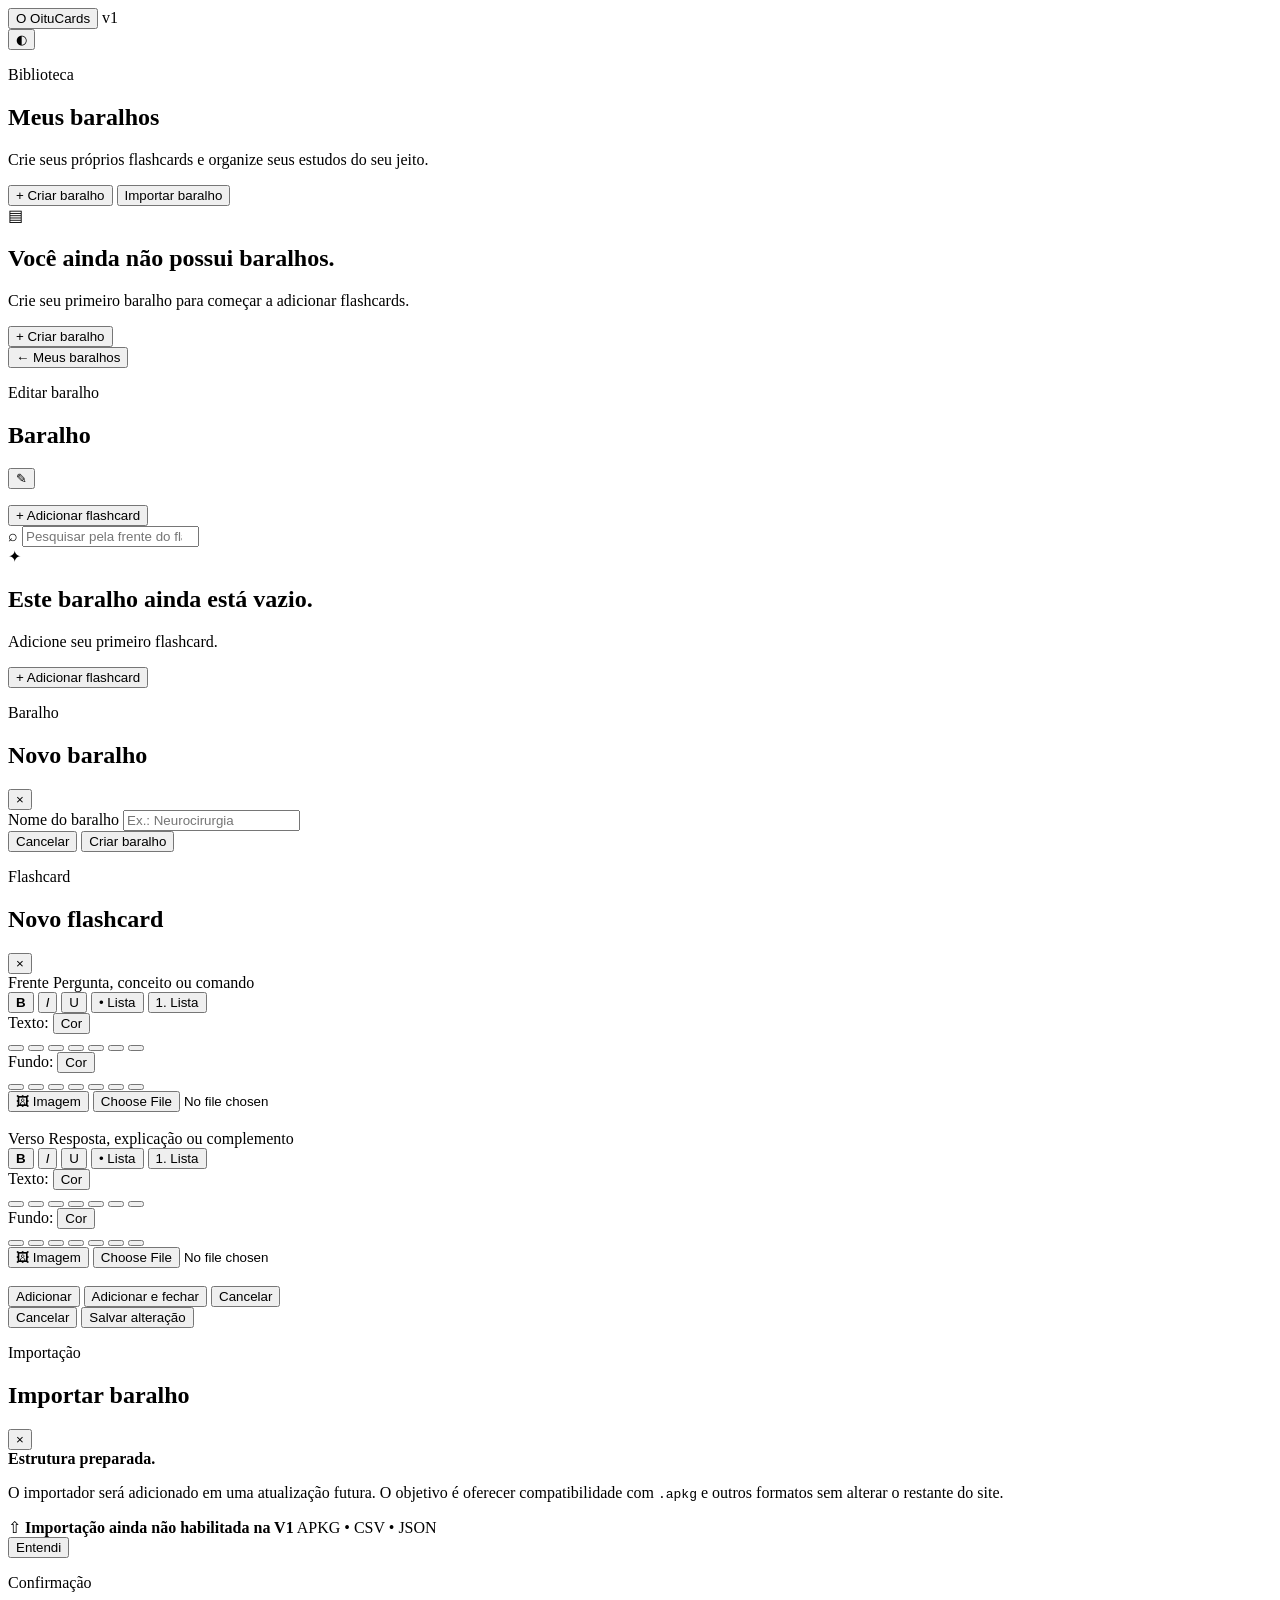
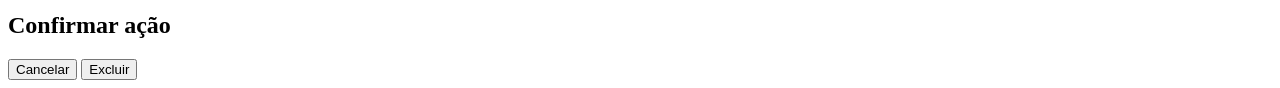
==== index.html @ bbb6571b "Add OituCards V1.2 index" ====
<!DOCTYPE html>
<html lang="pt-BR">
<head>
  <meta charset="UTF-8" />
  <meta name="viewport" content="width=device-width, initial-scale=1.0" />
  <meta name="theme-color" content="#111827" />
  <title>OituCards</title>
  <link rel="stylesheet" href="css/style.css" />
</head>
<body>
  <div id="app">
    <header class="topbar">
      <div class="brand-wrap">
        <button id="homeButton" class="brand-button" type="button" aria-label="Ir para a página inicial">
          <span class="brand-mark">O</span>
          <span class="brand-name">OituCards</span>
        </button>
        <span class="version-badge">v1</span>
      </div>
      <button id="themeToggle" class="icon-button" type="button" aria-label="Alternar tema" title="Alternar tema">◐</button>
    </header>

    <main class="shell">
      <section id="homeView" class="view active">
        <div class="page-heading">
          <div>
            <p class="eyebrow">Biblioteca</p>
            <h1>Meus baralhos</h1>
            <p class="subtitle">Crie seus próprios flashcards e organize seus estudos do seu jeito.</p>
          </div>
          <div class="heading-actions">
            <button id="addDeckButton" class="button primary" type="button">+ Criar baralho</button>
            <button id="importDeckButton" class="button secondary" type="button">Importar baralho</button>
          </div>
        </div>

        <div id="deckList" class="deck-list" aria-live="polite"></div>

        <div id="emptyState" class="empty-state hidden">
          <div class="empty-icon">▤</div>
          <h2>Você ainda não possui baralhos.</h2>
          <p>Crie seu primeiro baralho para começar a adicionar flashcards.</p>
          <button id="emptyAddDeckButton" class="button primary" type="button">+ Criar baralho</button>
        </div>
      </section>

      <section id="deckView" class="view">
        <div class="breadcrumb">
          <button id="backHomeButton" class="link-button" type="button">← Meus baralhos</button>
        </div>

        <div class="page-heading deck-heading">
          <div class="deck-title-block">
            <p class="eyebrow">Editar baralho</p>
            <div class="deck-title-row">
              <h1 id="deckTitle">Baralho</h1>
              <button id="renameDeckButton" class="icon-button small" type="button" title="Renomear baralho" aria-label="Renomear baralho">✎</button>
            </div>
            <p id="deckMeta" class="subtitle"></p>
          </div>
          <div class="heading-actions">
            <button id="addCardButton" class="button primary" type="button">+ Adicionar flashcard</button>
          </div>
        </div>

        <div class="card-search-row">
          <label class="search-box">
            <span aria-hidden="true">⌕</span>
            <input id="cardSearchInput" type="search" placeholder="Pesquisar pela frente do flashcard..." />
          </label>
        </div>

        <div id="cardList" class="compact-card-list" aria-live="polite"></div>

        <div id="deckEmptyState" class="empty-state compact hidden">
          <div class="empty-icon">✦</div>
          <h2>Este baralho ainda está vazio.</h2>
          <p>Adicione seu primeiro flashcard.</p>
          <button id="deckEmptyAddCardButton" class="button primary" type="button">+ Adicionar flashcard</button>
        </div>
      </section>
    </main>
  </div>

  <div id="deckModal" class="modal-backdrop hidden" role="dialog" aria-modal="true" aria-labelledby="deckModalTitle">
    <div class="modal small-modal">
      <div class="modal-header">
        <div>
          <p class="eyebrow">Baralho</p>
          <h2 id="deckModalTitle">Novo baralho</h2>
        </div>
        <button class="icon-button modal-close" data-close-modal="deckModal" type="button" aria-label="Fechar">×</button>
      </div>
      <form id="deckForm">
        <label class="field-label" for="deckNameInput">Nome do baralho</label>
        <input id="deckNameInput" class="text-input" type="text" maxlength="120" autocomplete="off" placeholder="Ex.: Neurocirurgia" required />
        <div class="modal-actions">
          <button class="button ghost" data-close-modal="deckModal" type="button">Cancelar</button>
          <button id="deckSubmitButton" class="button primary" type="submit">Criar baralho</button>
        </div>
      </form>
    </div>
  </div>

  <div id="cardModal" class="modal-backdrop hidden" role="dialog" aria-modal="true" aria-labelledby="cardModalTitle">
    <div class="modal card-modal">
      <div class="modal-header sticky">
        <div>
          <p class="eyebrow">Flashcard</p>
          <h2 id="cardModalTitle">Novo flashcard</h2>
        </div>
        <button class="icon-button modal-close" data-card-action="cancel" type="button" aria-label="Fechar">×</button>
      </div>

      <div class="editor-sections">
        <section class="editor-section">
          <div class="editor-label-row">
            <label class="field-label">Frente</label>
            <span class="field-hint">Pergunta, conceito ou comando</span>
          </div>

          <div class="editor-shell" data-editor-shell="front">
            <div class="toolbar" data-toolbar-for="front">
              <button class="tool-button" type="button" data-cmd="bold" title="Negrito"><strong>B</strong></button>
              <button class="tool-button" type="button" data-cmd="italic" title="Itálico"><em>I</em></button>
              <button class="tool-button underline" type="button" data-cmd="underline" title="Sublinhado">U</button>
              <button class="tool-button" type="button" data-cmd="insertUnorderedList" title="Lista com tópicos">• Lista</button>
              <button class="tool-button" type="button" data-cmd="insertOrderedList" title="Lista numerada">1. Lista</button>

              <div class="color-control labeled-color-control" data-color-control="foreColor">
                <span class="color-control-label">Texto:</span>
                <button class="tool-button color-toggle text-color-toggle" type="button" title="Cor do texto" aria-label="Cor do texto"><span class="color-word">Cor</span></button>
                <div class="color-palette hidden" data-color-type="foreColor" role="menu" aria-label="Cor do texto">
                  <button type="button" class="color-dot black" data-color="#000000" aria-label="Preto" title="Preto"></button>
                  <button type="button" class="color-dot white" data-color="#ffffff" aria-label="Branco" title="Branco"></button>
                  <button type="button" class="color-dot blue" data-color="#2563eb" aria-label="Azul" title="Azul"></button>
                  <button type="button" class="color-dot green" data-color="#16a34a" aria-label="Verde" title="Verde"></button>
                  <button type="button" class="color-dot yellow" data-color="#facc15" aria-label="Amarelo" title="Amarelo"></button>
                  <button type="button" class="color-dot pink" data-color="#ec4899" aria-label="Rosa" title="Rosa"></button>
                  <button type="button" class="color-dot red" data-color="#dc2626" aria-label="Vermelho" title="Vermelho"></button>
                </div>
              </div>

              <div class="color-control labeled-color-control" data-color-control="hiliteColor">
                <span class="color-control-label">Fundo:</span>
                <button class="tool-button color-toggle text-color-toggle" type="button" title="Cor de fundo do texto" aria-label="Cor de fundo do texto"><span class="color-word">Cor</span></button>
                <div class="color-palette hidden" data-color-type="hiliteColor" role="menu" aria-label="Cor de fundo do texto">
                  <button type="button" class="color-dot black" data-color="#000000" aria-label="Preto" title="Preto"></button>
                  <button type="button" class="color-dot white" data-color="#ffffff" aria-label="Branco" title="Branco"></button>
                  <button type="button" class="color-dot blue" data-color="#2563eb" aria-label="Azul" title="Azul"></button>
                  <button type="button" class="color-dot green" data-color="#16a34a" aria-label="Verde" title="Verde"></button>
                  <button type="button" class="color-dot yellow" data-color="#facc15" aria-label="Amarelo" title="Amarelo"></button>
                  <button type="button" class="color-dot pink" data-color="#ec4899" aria-label="Rosa" title="Rosa"></button>
                  <button type="button" class="color-dot red" data-color="#dc2626" aria-label="Vermelho" title="Vermelho"></button>
                </div>
              </div>

              <button class="tool-button image-tool" type="button" data-image-for="front">🖼 Imagem</button>
              <input class="hidden image-input" type="file" accept="image/*" data-image-input="front" />
            </div>
            <div id="frontEditor" class="rich-editor" contenteditable="true" data-placeholder="Digite a frente do flashcard..." spellcheck="true"></div>
          </div>
        </section>

        <section class="editor-section">
          <div class="editor-label-row">
            <label class="field-label">Verso</label>
            <span class="field-hint">Resposta, explicação ou complemento</span>
          </div>

          <div class="editor-shell" data-editor-shell="back">
            <div class="toolbar" data-toolbar-for="back">
              <button class="tool-button" type="button" data-cmd="bold" title="Negrito"><strong>B</strong></button>
              <button class="tool-button" type="button" data-cmd="italic" title="Itálico"><em>I</em></button>
              <button class="tool-button underline" type="button" data-cmd="underline" title="Sublinhado">U</button>
              <button class="tool-button" type="button" data-cmd="insertUnorderedList" title="Lista com tópicos">• Lista</button>
              <button class="tool-button" type="button" data-cmd="insertOrderedList" title="Lista numerada">1. Lista</button>

              <div class="color-control labeled-color-control" data-color-control="foreColor">
                <span class="color-control-label">Texto:</span>
                <button class="tool-button color-toggle text-color-toggle" type="button" title="Cor do texto" aria-label="Cor do texto"><span class="color-word">Cor</span></button>
                <div class="color-palette hidden" data-color-type="foreColor" role="menu" aria-label="Cor do texto">
                  <button type="button" class="color-dot black" data-color="#000000" aria-label="Preto" title="Preto"></button>
                  <button type="button" class="color-dot white" data-color="#ffffff" aria-label="Branco" title="Branco"></button>
                  <button type="button" class="color-dot blue" data-color="#2563eb" aria-label="Azul" title="Azul"></button>
                  <button type="button" class="color-dot green" data-color="#16a34a" aria-label="Verde" title="Verde"></button>
                  <button type="button" class="color-dot yellow" data-color="#facc15" aria-label="Amarelo" title="Amarelo"></button>
                  <button type="button" class="color-dot pink" data-color="#ec4899" aria-label="Rosa" title="Rosa"></button>
                  <button type="button" class="color-dot red" data-color="#dc2626" aria-label="Vermelho" title="Vermelho"></button>
                </div>
              </div>

              <div class="color-control labeled-color-control" data-color-control="hiliteColor">
                <span class="color-control-label">Fundo:</span>
                <button class="tool-button color-toggle text-color-toggle" type="button" title="Cor de fundo do texto" aria-label="Cor de fundo do texto"><span class="color-word">Cor</span></button>
                <div class="color-palette hidden" data-color-type="hiliteColor" role="menu" aria-label="Cor de fundo do texto">
                  <button type="button" class="color-dot black" data-color="#000000" aria-label="Preto" title="Preto"></button>
                  <button type="button" class="color-dot white" data-color="#ffffff" aria-label="Branco" title="Branco"></button>
                  <button type="button" class="color-dot blue" data-color="#2563eb" aria-label="Azul" title="Azul"></button>
                  <button type="button" class="color-dot green" data-color="#16a34a" aria-label="Verde" title="Verde"></button>
                  <button type="button" class="color-dot yellow" data-color="#facc15" aria-label="Amarelo" title="Amarelo"></button>
                  <button type="button" class="color-dot pink" data-color="#ec4899" aria-label="Rosa" title="Rosa"></button>
                  <button type="button" class="color-dot red" data-color="#dc2626" aria-label="Vermelho" title="Vermelho"></button>
                </div>
              </div>

              <button class="tool-button image-tool" type="button" data-image-for="back">🖼 Imagem</button>
              <input class="hidden image-input" type="file" accept="image/*" data-image-input="back" />
            </div>
            <div id="backEditor" class="rich-editor" contenteditable="true" data-placeholder="Digite o verso do flashcard..." spellcheck="true"></div>
          </div>
        </section>
      </div>

      <div id="createCardActions" class="modal-actions card-actions">
        <button class="button primary" type="button" data-card-action="add">Adicionar</button>
        <button class="button secondary" type="button" data-card-action="add-close">Adicionar e fechar</button>
        <button class="button ghost" type="button" data-card-action="cancel">Cancelar</button>
      </div>

      <div id="editCardActions" class="modal-actions card-actions hidden">
        <button class="button ghost" type="button" data-card-action="cancel">Cancelar</button>
        <button class="button primary" type="button" data-card-action="save-edit">Salvar alteração</button>
      </div>
    </div>
  </div>

  <div id="importModal" class="modal-backdrop hidden" role="dialog" aria-modal="true" aria-labelledby="importModalTitle">
    <div class="modal small-modal">
      <div class="modal-header">
        <div>
          <p class="eyebrow">Importação</p>
          <h2 id="importModalTitle">Importar baralho</h2>
        </div>
        <button class="icon-button modal-close" data-close-modal="importModal" type="button" aria-label="Fechar">×</button>
      </div>

      <div class="notice">
        <strong>Estrutura preparada.</strong>
        <p>O importador será adicionado em uma atualização futura. O objetivo é oferecer compatibilidade com <code>.apkg</code> e outros formatos sem alterar o restante do site.</p>
      </div>

      <label class="upload-placeholder">
        <span class="upload-icon">⇧</span>
        <strong>Importação ainda não habilitada na V1</strong>
        <span>APKG • CSV • JSON</span>
      </label>

      <div class="modal-actions">
        <button class="button primary" data-close-modal="importModal" type="button">Entendi</button>
      </div>
    </div>
  </div>

  <div id="confirmModal" class="modal-backdrop hidden" role="dialog" aria-modal="true" aria-labelledby="confirmTitle">
    <div class="modal tiny-modal">
      <div class="modal-header">
        <div>
          <p class="eyebrow">Confirmação</p>
          <h2 id="confirmTitle">Confirmar ação</h2>
        </div>
      </div>
      <p id="confirmMessage" class="confirm-message"></p>
      <div class="modal-actions">
        <button id="confirmCancel" class="button ghost" type="button">Cancelar</button>
        <button id="confirmAccept" class="button danger" type="button">Excluir</button>
      </div>
    </div>
  </div>

  <div id="toast" class="toast hidden" role="status" aria-live="polite"></div>

  <script src="js/db.js"></script>
  <script src="js/editor.js"></script>
  <script src="js/app.js"></script>
</body>
</html>
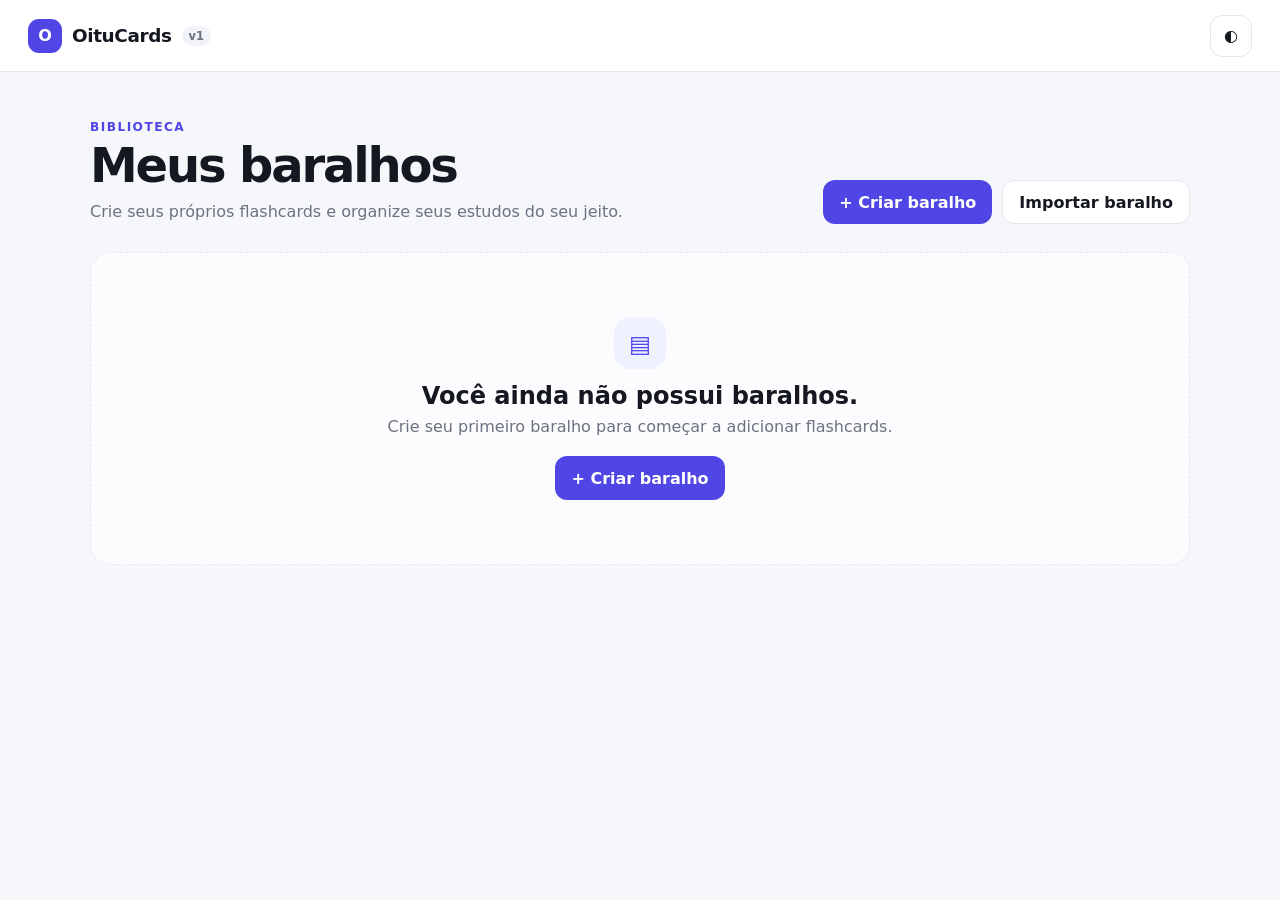
==== commit 5c4aced0: "Expand OituCards V1.2 project files" ====
--- a/index.html
+++ b/index.html
@@ -21,6 +21,7 @@
     </header>
 
     <main class="shell">
+      <!-- HOME -->
       <section id="homeView" class="view active">
         <div class="page-heading">
           <div>
@@ -44,6 +45,7 @@
         </div>
       </section>
 
+      <!-- DECK EDITOR -->
       <section id="deckView" class="view">
         <div class="breadcrumb">
           <button id="backHomeButton" class="link-button" type="button">← Meus baralhos</button>
@@ -82,6 +84,7 @@
     </main>
   </div>
 
+  <!-- MODAL: NOVO BARALHO -->
   <div id="deckModal" class="modal-backdrop hidden" role="dialog" aria-modal="true" aria-labelledby="deckModalTitle">
     <div class="modal small-modal">
       <div class="modal-header">
@@ -102,6 +105,7 @@
     </div>
   </div>
 
+  <!-- MODAL: EDITOR DE FLASHCARD -->
   <div id="cardModal" class="modal-backdrop hidden" role="dialog" aria-modal="true" aria-labelledby="cardModalTitle">
     <div class="modal card-modal">
       <div class="modal-header sticky">
@@ -127,9 +131,11 @@
               <button class="tool-button" type="button" data-cmd="insertUnorderedList" title="Lista com tópicos">• Lista</button>
               <button class="tool-button" type="button" data-cmd="insertOrderedList" title="Lista numerada">1. Lista</button>
 
-              <div class="color-control labeled-color-control" data-color-control="foreColor">
+                                          <div class="color-control labeled-color-control" data-color-control="foreColor">
                 <span class="color-control-label">Texto:</span>
-                <button class="tool-button color-toggle text-color-toggle" type="button" title="Cor do texto" aria-label="Cor do texto"><span class="color-word">Cor</span></button>
+                <button class="tool-button color-toggle text-color-toggle" type="button" title="Cor do texto" aria-label="Cor do texto">
+                  <span class="color-word">Cor</span>
+                </button>
                 <div class="color-palette hidden" data-color-type="foreColor" role="menu" aria-label="Cor do texto">
                   <button type="button" class="color-dot black" data-color="#000000" aria-label="Preto" title="Preto"></button>
                   <button type="button" class="color-dot white" data-color="#ffffff" aria-label="Branco" title="Branco"></button>
@@ -141,9 +147,11 @@
                 </div>
               </div>
 
-              <div class="color-control labeled-color-control" data-color-control="hiliteColor">
+                                          <div class="color-control labeled-color-control" data-color-control="hiliteColor">
                 <span class="color-control-label">Fundo:</span>
-                <button class="tool-button color-toggle text-color-toggle" type="button" title="Cor de fundo do texto" aria-label="Cor de fundo do texto"><span class="color-word">Cor</span></button>
+                <button class="tool-button color-toggle text-color-toggle" type="button" title="Cor de fundo do texto" aria-label="Cor de fundo do texto">
+                  <span class="color-word">Cor</span>
+                </button>
                 <div class="color-palette hidden" data-color-type="hiliteColor" role="menu" aria-label="Cor de fundo do texto">
                   <button type="button" class="color-dot black" data-color="#000000" aria-label="Preto" title="Preto"></button>
                   <button type="button" class="color-dot white" data-color="#ffffff" aria-label="Branco" title="Branco"></button>
@@ -176,9 +184,11 @@
               <button class="tool-button" type="button" data-cmd="insertUnorderedList" title="Lista com tópicos">• Lista</button>
               <button class="tool-button" type="button" data-cmd="insertOrderedList" title="Lista numerada">1. Lista</button>
 
-              <div class="color-control labeled-color-control" data-color-control="foreColor">
+                                          <div class="color-control labeled-color-control" data-color-control="foreColor">
                 <span class="color-control-label">Texto:</span>
-                <button class="tool-button color-toggle text-color-toggle" type="button" title="Cor do texto" aria-label="Cor do texto"><span class="color-word">Cor</span></button>
+                <button class="tool-button color-toggle text-color-toggle" type="button" title="Cor do texto" aria-label="Cor do texto">
+                  <span class="color-word">Cor</span>
+                </button>
                 <div class="color-palette hidden" data-color-type="foreColor" role="menu" aria-label="Cor do texto">
                   <button type="button" class="color-dot black" data-color="#000000" aria-label="Preto" title="Preto"></button>
                   <button type="button" class="color-dot white" data-color="#ffffff" aria-label="Branco" title="Branco"></button>
@@ -190,9 +200,11 @@
                 </div>
               </div>
 
-              <div class="color-control labeled-color-control" data-color-control="hiliteColor">
+                                          <div class="color-control labeled-color-control" data-color-control="hiliteColor">
                 <span class="color-control-label">Fundo:</span>
-                <button class="tool-button color-toggle text-color-toggle" type="button" title="Cor de fundo do texto" aria-label="Cor de fundo do texto"><span class="color-word">Cor</span></button>
+                <button class="tool-button color-toggle text-color-toggle" type="button" title="Cor de fundo do texto" aria-label="Cor de fundo do texto">
+                  <span class="color-word">Cor</span>
+                </button>
                 <div class="color-palette hidden" data-color-type="hiliteColor" role="menu" aria-label="Cor de fundo do texto">
                   <button type="button" class="color-dot black" data-color="#000000" aria-label="Preto" title="Preto"></button>
                   <button type="button" class="color-dot white" data-color="#ffffff" aria-label="Branco" title="Branco"></button>
@@ -225,6 +237,7 @@
     </div>
   </div>
 
+  <!-- MODAL: IMPORTAÇÃO -->
   <div id="importModal" class="modal-backdrop hidden" role="dialog" aria-modal="true" aria-labelledby="importModalTitle">
     <div class="modal small-modal">
       <div class="modal-header">
@@ -252,6 +265,7 @@
     </div>
   </div>
 
+  <!-- MODAL: CONFIRMAÇÃO -->
   <div id="confirmModal" class="modal-backdrop hidden" role="dialog" aria-modal="true" aria-labelledby="confirmTitle">
     <div class="modal tiny-modal">
       <div class="modal-header">
--- a/css/style.css
+++ b/css/style.css
@@ -0,0 +1,842 @@
+:root {
+  --bg: #f6f7fb;
+  --surface: #ffffff;
+  --surface-2: #f1f3f8;
+  --text: #151821;
+  --muted: #6b7280;
+  --line: #e4e7ee;
+  --primary: #4f46e5;
+  --primary-hover: #4338ca;
+  --primary-soft: #eef2ff;
+  --danger: #dc2626;
+  --danger-hover: #b91c1c;
+  --shadow: 0 16px 44px rgba(17, 24, 39, 0.10);
+  --shadow-sm: 0 7px 22px rgba(17, 24, 39, 0.07);
+  --radius: 20px;
+  --radius-sm: 12px;
+}
+
+html[data-theme="dark"] {
+  --bg: #0d1117;
+  --surface: #151b23;
+  --surface-2: #1d2530;
+  --text: #f5f7fa;
+  --muted: #a9b1bd;
+  --line: #2b3442;
+  --primary: #818cf8;
+  --primary-hover: #a5b4fc;
+  --primary-soft: #252850;
+  --danger: #f87171;
+  --danger-hover: #fca5a5;
+  --shadow: 0 16px 44px rgba(0, 0, 0, 0.28);
+  --shadow-sm: 0 7px 22px rgba(0, 0, 0, 0.22);
+}
+
+* {
+  box-sizing: border-box;
+}
+
+body {
+  margin: 0;
+  background: var(--bg);
+  color: var(--text);
+  font-family: Inter, ui-sans-serif, system-ui, -apple-system, BlinkMacSystemFont, "Segoe UI", sans-serif;
+  min-height: 100vh;
+}
+
+button,
+input,
+select {
+  font: inherit;
+}
+
+button {
+  -webkit-tap-highlight-color: transparent;
+}
+
+.hidden {
+  display: none !important;
+}
+
+.topbar {
+  height: 72px;
+  padding: 0 28px;
+  display: flex;
+  align-items: center;
+  justify-content: space-between;
+  border-bottom: 1px solid var(--line);
+  background: color-mix(in srgb, var(--surface) 92%, transparent);
+  backdrop-filter: blur(12px);
+  position: sticky;
+  top: 0;
+  z-index: 30;
+}
+
+.brand-wrap,
+.brand-button,
+.deck-title-row,
+.heading-actions,
+.editor-label-row,
+.card-search-row {
+  display: flex;
+  align-items: center;
+}
+
+.brand-wrap {
+  gap: 10px;
+}
+
+.brand-button {
+  border: 0;
+  background: transparent;
+  color: var(--text);
+  gap: 10px;
+  cursor: pointer;
+  padding: 0;
+}
+
+.brand-mark {
+  width: 34px;
+  height: 34px;
+  display: grid;
+  place-items: center;
+  border-radius: 11px;
+  background: var(--primary);
+  color: #fff;
+  font-weight: 800;
+}
+
+.brand-name {
+  font-size: 1.15rem;
+  font-weight: 800;
+  letter-spacing: -0.02em;
+}
+
+.version-badge {
+  padding: 3px 7px;
+  border-radius: 999px;
+  background: var(--surface-2);
+  color: var(--muted);
+  font-size: 0.72rem;
+  font-weight: 700;
+}
+
+.shell {
+  width: min(1100px, calc(100% - 40px));
+  margin: 0 auto;
+  padding: 48px 0 72px;
+}
+
+.view {
+  display: none;
+}
+
+.view.active {
+  display: block;
+}
+
+.page-heading {
+  display: flex;
+  align-items: flex-end;
+  justify-content: space-between;
+  gap: 24px;
+  margin-bottom: 28px;
+}
+
+.page-heading h1 {
+  margin: 3px 0 7px;
+  font-size: clamp(2rem, 4vw, 3rem);
+  letter-spacing: -0.045em;
+}
+
+.eyebrow {
+  margin: 0;
+  font-size: 0.76rem;
+  letter-spacing: 0.12em;
+  text-transform: uppercase;
+  color: var(--primary);
+  font-weight: 800;
+}
+
+.subtitle {
+  margin: 0;
+  color: var(--muted);
+  line-height: 1.5;
+}
+
+.heading-actions {
+  gap: 10px;
+  flex-wrap: wrap;
+  justify-content: flex-end;
+}
+
+.button {
+  border: 0;
+  border-radius: 12px;
+  min-height: 44px;
+  padding: 0 16px;
+  font-weight: 750;
+  cursor: pointer;
+  transition: transform .12s ease, background .15s ease, border-color .15s ease;
+}
+
+.button:hover {
+  transform: translateY(-1px);
+}
+
+.button.primary {
+  color: #fff;
+  background: var(--primary);
+}
+
+.button.primary:hover {
+  background: var(--primary-hover);
+}
+
+.button.secondary {
+  color: var(--text);
+  background: var(--surface);
+  border: 1px solid var(--line);
+}
+
+.button.ghost {
+  color: var(--muted);
+  background: transparent;
+}
+
+.button.danger {
+  color: #fff;
+  background: var(--danger);
+}
+
+.button.danger:hover {
+  background: var(--danger-hover);
+}
+
+.icon-button,
+.link-button {
+  cursor: pointer;
+}
+
+.icon-button {
+  width: 42px;
+  height: 42px;
+  border-radius: 12px;
+  border: 1px solid var(--line);
+  background: var(--surface);
+  color: var(--text);
+}
+
+.icon-button.small {
+  width: 34px;
+  height: 34px;
+}
+
+.link-button {
+  border: 0;
+  background: transparent;
+  padding: 0;
+  color: var(--primary);
+  font-weight: 750;
+}
+
+.breadcrumb {
+  margin-bottom: 18px;
+}
+
+.deck-title-row {
+  gap: 10px;
+}
+
+.deck-list {
+  display: grid;
+  gap: 14px;
+}
+
+.deck-row {
+  display: grid;
+  grid-template-columns: minmax(0, 1fr) auto;
+  gap: 20px;
+  padding: 21px;
+  background: var(--surface);
+  border: 1px solid var(--line);
+  border-radius: 17px;
+  box-shadow: var(--shadow-sm);
+}
+
+.deck-main {
+  min-width: 0;
+}
+
+.deck-name-button {
+  border: 0;
+  background: transparent;
+  color: var(--text);
+  padding: 0;
+  cursor: pointer;
+  font-weight: 800;
+  font-size: 1.08rem;
+  text-align: left;
+}
+
+.deck-info {
+  display: flex;
+  flex-wrap: wrap;
+  gap: 12px;
+  color: var(--muted);
+  font-size: 0.9rem;
+  margin-top: 8px;
+}
+
+.progress-track {
+  height: 7px;
+  max-width: 360px;
+  background: var(--surface-2);
+  border-radius: 999px;
+  overflow: hidden;
+  margin-top: 13px;
+}
+
+.progress-bar {
+  height: 100%;
+  background: var(--primary);
+  border-radius: inherit;
+  width: 0%;
+}
+
+.deck-actions,
+.card-row-actions {
+  display: flex;
+  align-items: center;
+  gap: 7px;
+}
+
+.action-button {
+  border: 1px solid var(--line);
+  color: var(--muted);
+  background: var(--surface);
+  border-radius: 10px;
+  min-height: 38px;
+  padding: 0 12px;
+  font-weight: 700;
+  cursor: pointer;
+}
+
+.action-button:hover {
+  color: var(--text);
+  border-color: color-mix(in srgb, var(--primary) 45%, var(--line));
+}
+
+.action-button.delete:hover {
+  color: var(--danger);
+  border-color: color-mix(in srgb, var(--danger) 45%, var(--line));
+}
+
+.empty-state {
+  padding: 64px 24px;
+  text-align: center;
+  border: 1px dashed var(--line);
+  border-radius: var(--radius);
+  background: color-mix(in srgb, var(--surface) 65%, transparent);
+}
+
+.empty-state.compact {
+  padding: 46px 20px;
+}
+
+.empty-state h2 {
+  margin: 13px 0 7px;
+}
+
+.empty-state p {
+  color: var(--muted);
+  margin: 0 0 20px;
+}
+
+.empty-icon {
+  margin: 0 auto;
+  width: 52px;
+  height: 52px;
+  display: grid;
+  place-items: center;
+  border-radius: 16px;
+  background: var(--primary-soft);
+  color: var(--primary);
+  font-size: 1.45rem;
+}
+
+.card-search-row {
+  margin-bottom: 14px;
+}
+
+.search-box {
+  display: flex;
+  align-items: center;
+  width: min(100%, 560px);
+  gap: 9px;
+  padding: 0 13px;
+  border: 1px solid var(--line);
+  background: var(--surface);
+  border-radius: 12px;
+}
+
+.search-box input {
+  width: 100%;
+  min-height: 44px;
+  border: 0;
+  outline: 0;
+  background: transparent;
+  color: var(--text);
+}
+
+.compact-card-list {
+  display: grid;
+  gap: 8px;
+}
+
+.compact-card-row {
+  display: grid;
+  grid-template-columns: 42px minmax(0, 1fr) auto;
+  gap: 12px;
+  align-items: center;
+  min-height: 58px;
+  padding: 8px 10px;
+  border: 1px solid var(--line);
+  border-radius: 13px;
+  background: var(--surface);
+}
+
+.card-number {
+  color: var(--muted);
+  font-variant-numeric: tabular-nums;
+  text-align: center;
+}
+
+.card-front-preview {
+  overflow: hidden;
+  white-space: nowrap;
+  text-overflow: ellipsis;
+}
+
+.modal-backdrop {
+  position: fixed;
+  inset: 0;
+  z-index: 100;
+  display: grid;
+  place-items: center;
+  padding: 20px;
+  background: rgba(3, 7, 18, 0.58);
+  backdrop-filter: blur(6px);
+}
+
+.modal {
+  width: min(900px, 100%);
+  max-height: calc(100vh - 40px);
+  overflow: auto;
+  background: var(--surface);
+  border: 1px solid var(--line);
+  border-radius: 22px;
+  box-shadow: var(--shadow);
+}
+
+.small-modal {
+  width: min(520px, 100%);
+  padding: 24px;
+}
+
+.tiny-modal {
+  width: min(440px, 100%);
+  padding: 24px;
+}
+
+.card-modal {
+  padding: 0 24px 24px;
+}
+
+.modal-header {
+  display: flex;
+  align-items: flex-start;
+  justify-content: space-between;
+  gap: 20px;
+  margin-bottom: 22px;
+}
+
+.modal-header.sticky {
+  position: sticky;
+  top: 0;
+  z-index: 10;
+  margin: 0 -24px 22px;
+  padding: 23px 24px 16px;
+  background: var(--surface);
+  border-bottom: 1px solid var(--line);
+}
+
+.modal-header h2 {
+  margin: 3px 0 0;
+}
+
+.modal-close {
+  font-size: 1.35rem;
+}
+
+.field-label {
+  display: block;
+  font-weight: 800;
+  margin-bottom: 8px;
+}
+
+.field-hint {
+  color: var(--muted);
+  font-size: 0.82rem;
+}
+
+.text-input {
+  width: 100%;
+  min-height: 46px;
+  border: 1px solid var(--line);
+  border-radius: 12px;
+  padding: 0 13px;
+  background: var(--surface);
+  color: var(--text);
+  outline: none;
+}
+
+.text-input:focus,
+.search-box:focus-within,
+.editor-shell:focus-within {
+  border-color: color-mix(in srgb, var(--primary) 68%, var(--line));
+  box-shadow: 0 0 0 3px color-mix(in srgb, var(--primary) 14%, transparent);
+}
+
+.modal-actions {
+  display: flex;
+  justify-content: flex-end;
+  gap: 9px;
+  margin-top: 24px;
+  flex-wrap: wrap;
+}
+
+.editor-sections {
+  display: grid;
+  gap: 24px;
+}
+
+.editor-label-row {
+  justify-content: space-between;
+  gap: 14px;
+}
+
+.editor-shell {
+  border: 1px solid var(--line);
+  border-radius: 14px;
+  overflow: hidden;
+  background: var(--surface);
+}
+
+.toolbar {
+  display: flex;
+  align-items: center;
+  gap: 6px;
+  flex-wrap: wrap;
+  padding: 8px;
+  border-bottom: 1px solid var(--line);
+  background: var(--surface-2);
+}
+
+.tool-button {
+  min-height: 34px;
+  padding: 0 10px;
+  border: 1px solid var(--line);
+  border-radius: 8px;
+  background: var(--surface);
+  color: var(--text);
+  cursor: pointer;
+}
+
+.tool-button:hover {
+  border-color: var(--primary);
+}
+
+.tool-button.underline {
+  text-decoration: underline;
+}
+
+.tool-select-label {
+  display: inline-flex;
+  align-items: center;
+  gap: 5px;
+  font-size: 0.73rem;
+  color: var(--muted);
+  font-weight: 700;
+}
+
+.tool-select {
+  min-height: 34px;
+  border: 1px solid var(--line);
+  border-radius: 8px;
+  background: var(--surface);
+  color: var(--text);
+  padding: 0 6px;
+}
+
+.rich-editor {
+  min-height: 175px;
+  padding: 16px;
+  outline: 0;
+  line-height: 1.58;
+  overflow-wrap: anywhere;
+}
+
+.rich-editor:empty::before {
+  content: attr(data-placeholder);
+  color: var(--muted);
+  pointer-events: none;
+}
+
+.rich-editor img {
+  display: block;
+  max-width: min(100%, 620px);
+  max-height: 420px;
+  object-fit: contain;
+  margin: 10px 0;
+  border-radius: 10px;
+  border: 1px solid var(--line);
+}
+
+.notice {
+  padding: 14px 16px;
+  border-radius: 13px;
+  background: var(--primary-soft);
+  color: var(--text);
+}
+
+.notice p {
+  margin: 6px 0 0;
+  color: var(--muted);
+  line-height: 1.5;
+}
+
+.upload-placeholder {
+  margin-top: 16px;
+  min-height: 150px;
+  border: 1px dashed var(--line);
+  border-radius: 14px;
+  display: grid;
+  place-items: center;
+  align-content: center;
+  text-align: center;
+  gap: 6px;
+  color: var(--muted);
+}
+
+.upload-icon {
+  font-size: 1.6rem;
+}
+
+.confirm-message {
+  color: var(--muted);
+  line-height: 1.55;
+}
+
+.toast {
+  position: fixed;
+  right: 22px;
+  bottom: 22px;
+  z-index: 200;
+  padding: 13px 15px;
+  border-radius: 12px;
+  background: #111827;
+  color: #fff;
+  box-shadow: var(--shadow);
+  max-width: min(420px, calc(100vw - 44px));
+  font-weight: 700;
+}
+
+@media (max-width: 760px) {
+  .topbar {
+    height: 64px;
+    padding: 0 16px;
+  }
+
+  .shell {
+    width: min(100% - 24px, 1100px);
+    padding-top: 30px;
+  }
+
+  .page-heading {
+    display: block;
+  }
+
+  .heading-actions {
+    justify-content: flex-start;
+    margin-top: 18px;
+  }
+
+  .heading-actions .button {
+    flex: 1 1 160px;
+  }
+
+  .deck-row {
+    grid-template-columns: 1fr;
+  }
+
+  .deck-actions {
+    justify-content: flex-end;
+  }
+
+  .compact-card-row {
+    grid-template-columns: 34px minmax(0, 1fr);
+  }
+
+  .card-row-actions {
+    grid-column: 1 / -1;
+    justify-content: flex-end;
+    padding-top: 3px;
+  }
+
+  .modal-backdrop {
+    padding: 0;
+    align-items: stretch;
+  }
+
+  .modal,
+  .small-modal,
+  .tiny-modal {
+    width: 100%;
+    min-height: 100vh;
+    max-height: 100vh;
+    border-radius: 0;
+  }
+
+  .small-modal,
+  .tiny-modal {
+    padding: 20px;
+  }
+
+  .card-modal {
+    padding: 0 15px 20px;
+  }
+
+  .modal-header.sticky {
+    margin: 0 -15px 18px;
+    padding: 18px 15px 14px;
+  }
+
+  .card-actions .button {
+    flex: 1 1 150px;
+  }
+
+  .editor-label-row {
+    align-items: flex-start;
+    flex-direction: column;
+    gap: 0;
+  }
+}
+
+
+/* V1.1 refinements */
+.color-control {
+  position: relative;
+}
+
+.color-toggle {
+  width: 34px;
+  min-width: 34px;
+  padding: 0;
+  display: grid;
+  place-items: center;
+}
+
+.color-indicator {
+  width: 16px;
+  height: 16px;
+  border-radius: 999px;
+  background: linear-gradient(135deg, #111827 0 49%, #ffffff 51% 100%);
+  border: 1px solid var(--line);
+}
+
+.color-palette {
+  position: absolute;
+  top: calc(100% + 7px);
+  left: 0;
+  z-index: 40;
+  display: grid;
+  grid-template-columns: repeat(4, 26px);
+  gap: 7px;
+  padding: 9px;
+  background: var(--surface);
+  border: 1px solid var(--line);
+  border-radius: 11px;
+  box-shadow: var(--shadow-sm);
+}
+
+.color-dot {
+  width: 26px;
+  height: 26px;
+  padding: 0;
+  border-radius: 999px;
+  border: 2px solid transparent;
+  cursor: pointer;
+  box-shadow: 0 0 0 1px var(--line);
+}
+
+.color-dot:hover,
+.color-dot:focus-visible {
+  outline: none;
+  border-color: var(--primary);
+  transform: scale(1.06);
+}
+
+.color-dot.black { background: #000000; }
+.color-dot.white { background: #ffffff; }
+.color-dot.blue { background: #2563eb; }
+.color-dot.green { background: #16a34a; }
+.color-dot.yellow { background: #facc15; }
+.color-dot.pink { background: #ec4899; }
+.color-dot.red { background: #dc2626; }
+
+.action-button.icon-only {
+  width: 36px;
+  min-width: 36px;
+  height: 36px;
+  min-height: 36px;
+  padding: 0;
+  display: grid;
+  place-items: center;
+  font-size: 0.92rem;
+  opacity: 0.68;
+  border-color: transparent;
+  background: transparent;
+}
+
+.action-button.icon-only:hover {
+  opacity: 1;
+  background: var(--surface-2);
+  border-color: var(--line);
+}
+
+
+/* V1.2 color control refinement */
+.labeled-color-control {
+  display: inline-flex;
+  align-items: center;
+  gap: 4px;
+}
+
+.color-control-label {
+  font-size: 0.76rem;
+  color: var(--muted);
+  font-weight: 700;
+}
+
+.text-color-toggle {
+  width: auto;
+  min-width: auto;
+  padding: 0 8px;
+}
+
+.color-word {
+  font-size: 0.78rem;
+  font-weight: 700;
+  color: var(--text);
+}
